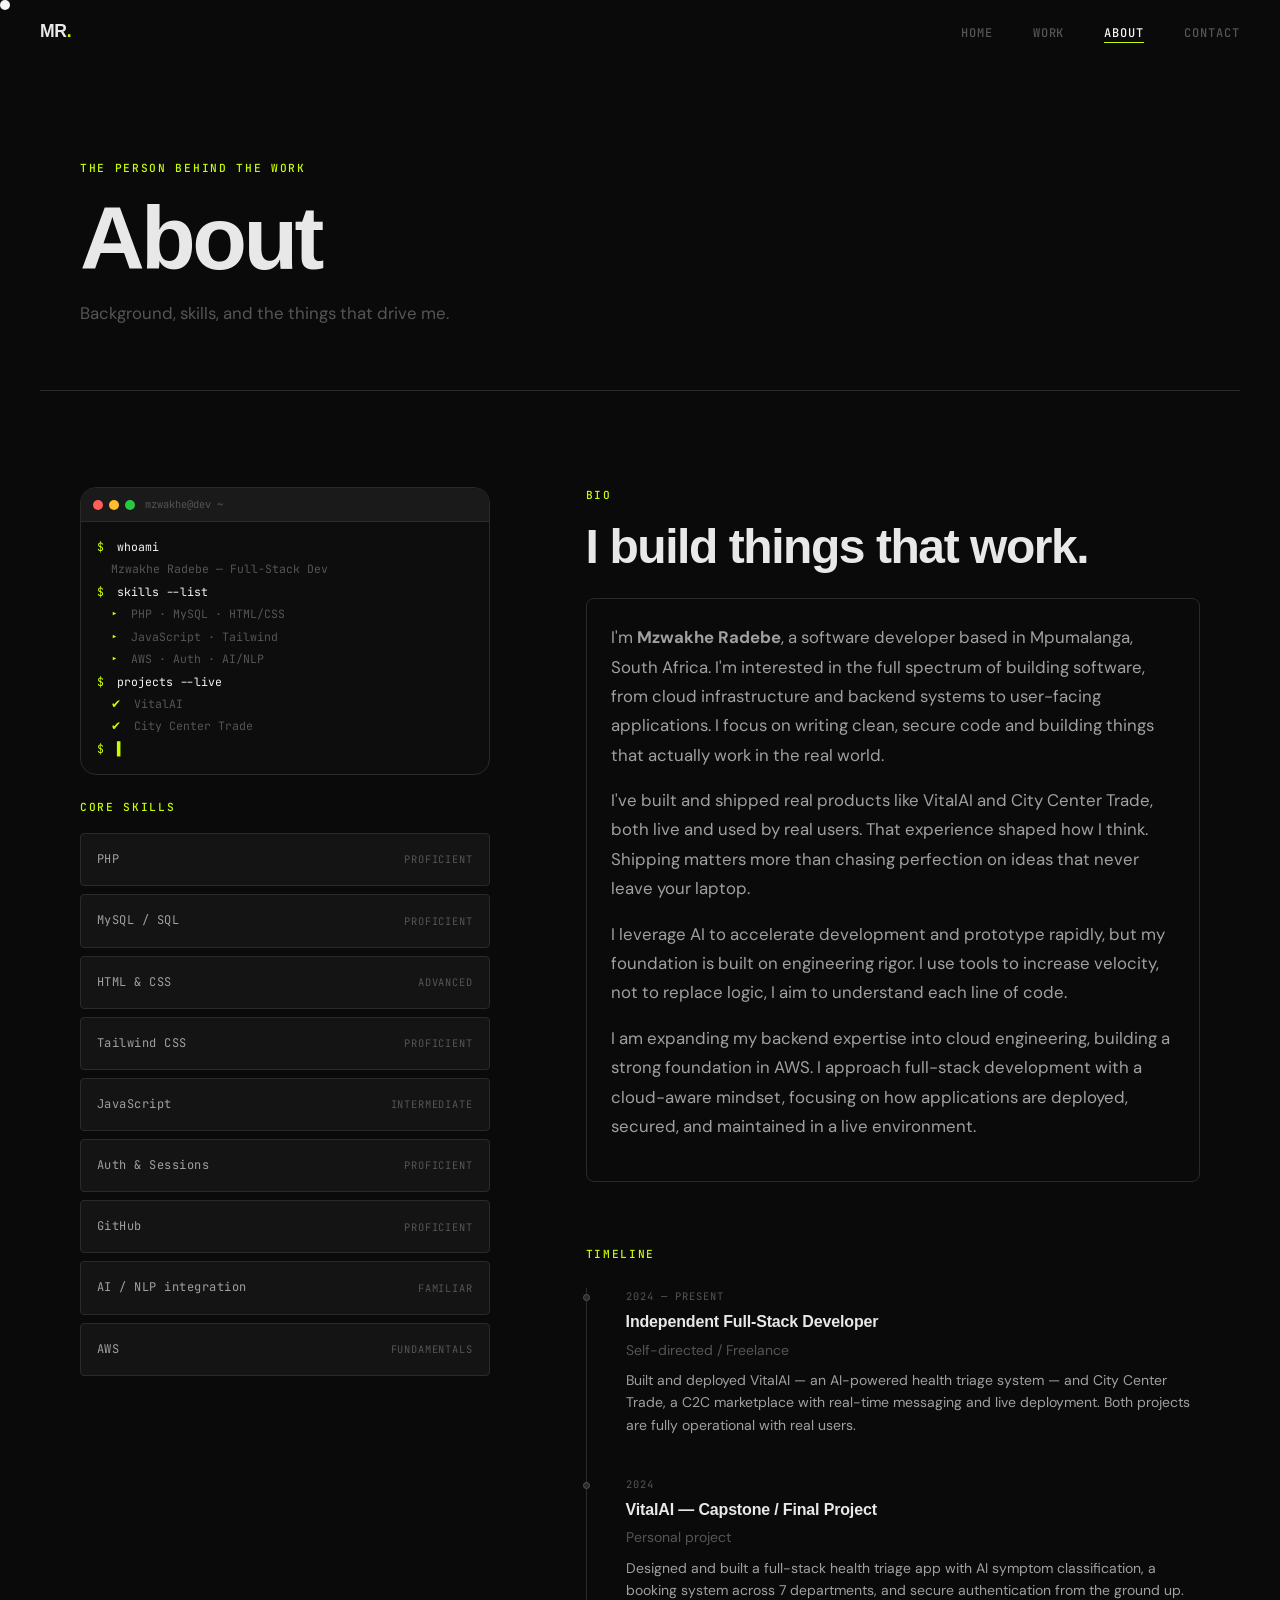
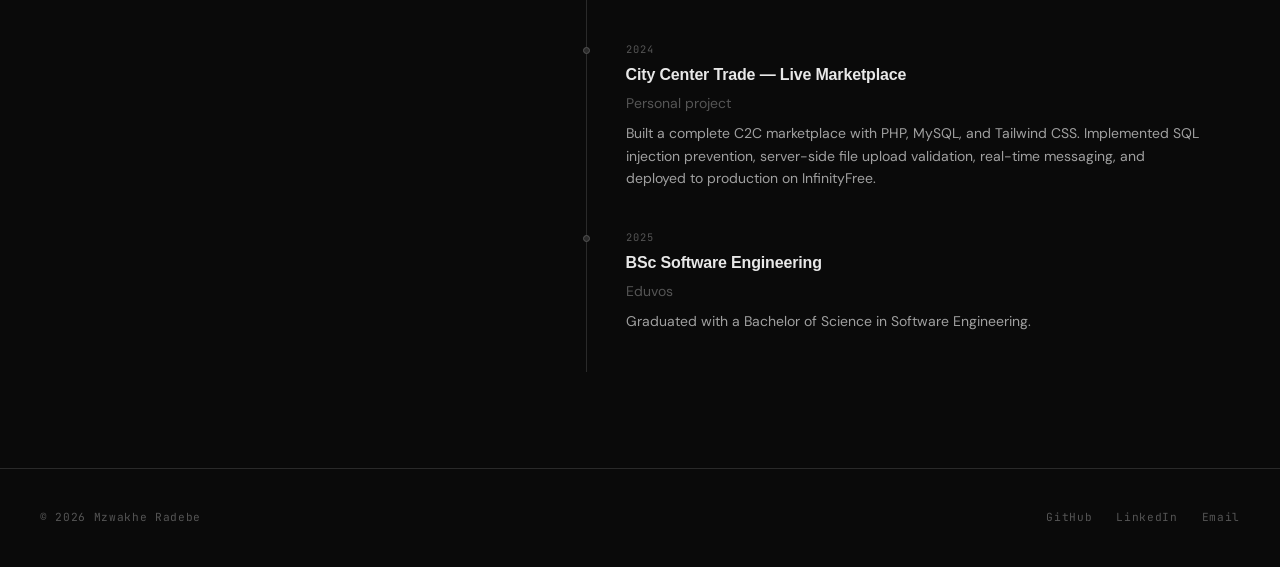
==== about.html @ 4c1c1d01 "Initial portfolio launch Full-stack developer portfolio with two live projects (VitalAI, City Center" ====
<!DOCTYPE html>
<html lang="en">

<head>
  <meta charset="UTF-8" />
  <meta name="viewport" content="width=device-width, initial-scale=1.0" />
  <meta name="description" content="About Mzwakhe Radebe — Full-Stack Developer based in Mpumalanga, South Africa." />
  <title>About — Mzwakhe Radebe</title>

  <link rel="preconnect" href="https://fonts.googleapis.com" />
  <link rel="preconnect" href="https://fonts.gstatic.com" crossorigin />

  <link rel="stylesheet" href="css/reset.css" />
  <link rel="stylesheet" href="css/variables.css" />
  <link rel="stylesheet" href="css/main.css" />
</head>

<body>

  <a class="skip-link" href="#main">Skip to content</a>

  <div class="cursor" aria-hidden="true"></div>
  <div class="cursor-ring" aria-hidden="true"></div>

  <header>
    <nav class="nav" aria-label="Main navigation">
      <a class="nav__logo" href="index.html">MR<span>.</span></a>

      <ul class="nav__links" role="list">
        <li><a class="nav__link" href="index.html">Home</a></li>
        <li><a class="nav__link" href="projects.html">Work</a></li>
        <li><a class="nav__link" href="about.html">About</a></li>
        <li><a class="nav__link" href="contact.html">Contact</a></li>
      </ul>

      <button class="nav__burger" aria-label="Open navigation menu" aria-expanded="false" aria-controls="nav-drawer">
        <span></span><span></span><span></span>
      </button>
    </nav>

    <div class="nav__drawer" id="nav-drawer" role="dialog" aria-label="Navigation menu">
      <ul role="list">
        <li><a class="nav__link" href="index.html">Home</a></li>
        <li><a class="nav__link" href="projects.html">Work</a></li>
        <li><a class="nav__link" href="about.html">About</a></li>
        <li><a class="nav__link" href="contact.html">Contact</a></li>
      </ul>
    </div>
  </header>

  <main id="main">

    <div class="page-hero">
      <p class="section__label reveal">The person behind the work</p>
      <h1 class="page-hero__title reveal">About</h1>
      <p class="page-hero__sub reveal">
        Background, skills, and the things that drive me.
      </p>
    </div>

    <section class="section" aria-label="About me">
      <div class="about-grid">

        <!-- Aside: avatar + skills -->
        <aside class="about-grid__aside">
          <div class="terminal reveal" aria-hidden="true">
            <div class="terminal__bar">
              <span class="terminal__dot terminal__dot--red"></span>
              <span class="terminal__dot terminal__dot--yellow"></span>
              <span class="terminal__dot terminal__dot--green"></span>
              <span class="terminal__title">mzwakhe@dev ~ </span>
            </div>
            <div class="terminal__body">
              <p class="terminal__line"><span class="t-prompt">$</span> <span class="t-cmd t-type"
                  data-text="whoami"></span></p>
              <p class="terminal__line t-out t-fade" style="--td:0.7s">Mzwakhe Radebe — Full-Stack Dev</p>
              <p class="terminal__line"><span class="t-prompt">$</span> <span class="t-cmd t-type"
                  data-text="skills --list" style="--td:1.2s"></span></p>
              <p class="terminal__line t-out t-fade" style="--td:2.2s"><span class="t-hl">▸</span> PHP · MySQL ·
                HTML/CSS</p>
              <p class="terminal__line t-out t-fade" style="--td:2.5s"><span class="t-hl">▸</span> JavaScript · Tailwind
              </p>
              <p class="terminal__line t-out t-fade" style="--td:2.8s"><span class="t-hl">▸</span> AWS · Auth · AI/NLP
              </p>
              <p class="terminal__line"><span class="t-prompt">$</span> <span class="t-cmd t-type"
                  data-text="projects --live" style="--td:3.4s"></span></p>
              <p class="terminal__line t-out t-fade" style="--td:4.4s"><span class="t-hl">✔</span> VitalAI</p>
              <p class="terminal__line t-out t-fade" style="--td:4.7s"><span class="t-hl">✔</span> City Center Trade</p>
              <p class="terminal__line t-cursor-line t-fade" style="--td:5.2s"><span class="t-prompt">$</span> <span
                  class="t-cursor">▌</span></p>
            </div>
          </div>

          <p class="section__label reveal" style="margin-bottom: var(--space-3);">Core skills</p>
          <ul class="skills-list reveal" aria-label="Skills list">
            <li class="skill-row">
              <span class="skill-row__name">PHP</span>
              <span class="skill-row__level">Proficient</span>
            </li>
            <li class="skill-row">
              <span class="skill-row__name">MySQL / SQL</span>
              <span class="skill-row__level">Proficient</span>
            </li>
            <li class="skill-row">
              <span class="skill-row__name">HTML & CSS</span>
              <span class="skill-row__level">Advanced</span>
            </li>
            <li class="skill-row">
              <span class="skill-row__name">Tailwind CSS</span>
              <span class="skill-row__level">Proficient</span>
            </li>
            <li class="skill-row">
              <span class="skill-row__name">JavaScript</span>
              <span class="skill-row__level">Intermediate</span>
            </li>
            <li class="skill-row">
              <span class="skill-row__name">Auth & Sessions</span>
              <span class="skill-row__level">Proficient</span>
            </li>
            <li class="skill-row">
              <span class="skill-row__name">GitHub</span>
              <span class="skill-row__level">Proficient</span>
            </li>
            <li class="skill-row">
              <span class="skill-row__name">AI / NLP integration</span>
              <span class="skill-row__level">Familiar</span>
            </li>
            <li class="skill-row">
              <span class="skill-row__name">AWS</span>
              <span class="skill-row__level">Fundamentals</span>
            </li>
          </ul>
        </aside>

        <!-- Main content: bio + timeline -->
        <div class="about-grid__main">

          <div class="reveal" style="margin-bottom: var(--space-6);">
            <p class="section__label">Bio</p>
            <h2 class="section__title" style="margin-bottom: var(--space-4);">
              I build things that work.
            </h2>
            <div class="section__body draw-border" style="max-width: none;">
              <p>
                I'm <strong>Mzwakhe Radebe</strong>, a software developer based in
                Mpumalanga, South Africa. I'm interested in the full spectrum of building
                software, from cloud infrastructure and backend systems to user-facing
                applications. I focus on writing clean, secure code and building things
                that actually work in the real world.
              </p>
              <p style="margin-top: var(--space-3);">
                I've built and shipped real products like VitalAI and City Center Trade,
                both live and used by real users. That experience shaped how I think.
                Shipping matters more than chasing perfection on ideas that never leave
                your laptop.
              </p>
              <p style="margin-top: var(--space-3);">
                I leverage AI to accelerate development and prototype rapidly,
                but my foundation is built on engineering rigor.
                I use tools to increase velocity,
                not to replace logic, I aim to understand each line of code.
              </p>
              <p style="margin-top: var(--space-3);">
                I am expanding my backend expertise into cloud engineering,
                building a strong foundation in AWS.
                I approach full-stack development with a cloud-aware mindset,
                focusing on how applications are deployed, secured, and maintained in a live environment.
              </p>
              <p style="margin-top: var(--space-3);">
                <!--empty <p> -->
              </p>
            </div>
          </div>

          <!-- Timeline -->
          <div class="reveal">
            <p class="section__label" style="margin-bottom: var(--space-4);">Timeline</p>

            <ol class="timeline" aria-label="Experience and education timeline">

              <li class="timeline__item">
                <p class="timeline__date">2024 — Present</p>
                <h3 class="timeline__title">Independent Full-Stack Developer</h3>
                <p class="timeline__org">Self-directed / Freelance</p>
                <p class="timeline__desc">
                  Built and deployed VitalAI — an AI-powered health triage system — and
                  City Center Trade, a C2C marketplace with real-time messaging and live
                  deployment. Both projects are fully operational with real users.
                </p>
              </li>

              <li class="timeline__item">
                <p class="timeline__date">2024</p>
                <h3 class="timeline__title">VitalAI — Capstone / Final Project</h3>
                <p class="timeline__org">Personal project</p>
                <p class="timeline__desc">
                  Designed and built a full-stack health triage app with AI symptom
                  classification, a booking system across 7 departments, and secure
                  authentication from the ground up.
                </p>
              </li>

              <li class="timeline__item">
                <p class="timeline__date">2024</p>
                <h3 class="timeline__title">City Center Trade — Live Marketplace</h3>
                <p class="timeline__org">Personal project</p>
                <p class="timeline__desc">
                  Built a complete C2C marketplace with PHP, MySQL, and Tailwind CSS.
                  Implemented SQL injection prevention, server-side file upload validation,
                  real-time messaging, and deployed to production on InfinityFree.
                </p>
              </li>

              <li class="timeline__item">
                <p class="timeline__date">2025</p>
                <h3 class="timeline__title">BSc Software Engineering</h3>
                <p class="timeline__org">Eduvos</p>
                <p class="timeline__desc">
                  Graduated with a Bachelor of Science in Software Engineering.
                </p>
              </li>

            </ol>
          </div>

        </div>
      </div>
    </section>

  </main>

  <footer class="footer">
    <p class="footer__copy">© <span id="year"></span> Mzwakhe Radebe</p>
    <nav class="footer__links" aria-label="Social links">
      <a class="footer__link" href="https://github.com/MzwakheRadebe" target="_blank"
        rel="noopener noreferrer">GitHub</a>
      <a class="footer__link" href="https://www.linkedin.com/in/mzwakhe-radebe-7254ba35a?trk=contact-info"
        target="_blank" rel="noopener noreferrer">LinkedIn</a>
      <a class="footer__link" href="contact.html">Email</a>
    </nav>
  </footer>

  <script>document.getElementById('year').textContent = new Date().getFullYear();</script>
  <script src="js/animations.js"></script>
  <script src="js/cursor.js"></script>
  <script src="js/main.js"></script>
</body>

</html>
---- css/variables.css ----
:root {
  /* Color palette */
  --color-bg:        #0a0a0a;
  --color-surface:   #141414;
  --color-border:    #2a2a2a;
  --color-muted:     #555555;
  --color-body:      #a0a0a0;
  --color-heading:   #e8e8e8;
  --color-white:     #f5f5f5;
  --color-accent:    #ffffff;
  --color-highlight: #c8ff00;

  /* Typography */
  --font-display: "Neue Haas Grotesk", "Helvetica Neue", Helvetica, Arial, sans-serif;
  --font-body: "DM Sans", system-ui, sans-serif;
  --font-mono: "JetBrains Mono", "Fira Code", monospace;

  /* Spacing scale */
  --space-1:  4px;
  --space-2:  8px;
  --space-3:  16px;
  --space-4:  24px;
  --space-5:  40px;
  --space-6:  64px;
  --space-7:  96px;
  --space-8:  128px;

  /* Transitions */
  --transition-fast:   150ms ease;
  --transition-base:   250ms ease;
  --transition-slow:   400ms ease;
  --transition-reveal: 600ms cubic-bezier(0.16, 1, 0.3, 1);

  /* Radii */
  --radius-sm:  4px;
  --radius-md:  8px;
  --radius-lg:  16px;

  /* Shadows */
  --shadow-sm: 0 1px 3px rgba(0,0,0,0.4);
  --shadow-md: 0 4px 16px rgba(0,0,0,0.5);
  --shadow-lg: 0 8px 40px rgba(0,0,0,0.6);

  /* Nav height */
  --nav-height: 64px;
}
---- css/main.css ----
@import url('https://fonts.googleapis.com/css2?family=DM+Sans:ital,opsz,wght@0,9..40,300;0,9..40,400;0,9..40,500;0,9..40,600;1,9..40,400&family=JetBrains+Mono:wght@400;500&display=swap');

/* ─── Base ─────────────────────────────────────────────── */

body {
  background-color: var(--color-bg);
  color: var(--color-body);
  font-family: var(--font-body);
  font-size: 1rem;
  line-height: 1.6;
  cursor: none;
}

@media (hover: none) {
  body { cursor: auto; }
}

/* ─── Skip link ─────────────────────────────────────────── */

.skip-link {
  position: fixed;
  top: var(--space-3);
  left: var(--space-3);
  z-index: 9999;
  padding: var(--space-2) var(--space-3);
  background: var(--color-highlight);
  color: #000;
  font-family: var(--font-mono);
  font-size: 0.75rem;
  font-weight: 500;
  border-radius: var(--radius-sm);
  transform: translateY(-200%);
  transition: transform var(--transition-fast);
}

.skip-link:focus {
  transform: translateY(0);
}

/* ─── Custom cursor ──────────────────────────────────────── */

.cursor {
  position: fixed;
  top: 0; left: 0;
  width: 10px; height: 10px;
  background: var(--color-accent);
  border-radius: 50%;
  pointer-events: none;
  z-index: 9998;
  will-change: transform;
  transition: opacity var(--transition-fast), width 150ms ease, height 150ms ease;
  mix-blend-mode: difference;
}

.cursor-ring {
  position: fixed;
  top: 0; left: 0;
  width: 36px; height: 36px;
  border: 1px solid rgba(255,255,255,0.4);
  border-radius: 50%;
  pointer-events: none;
  z-index: 9997;
  will-change: transform;
  transition: opacity var(--transition-fast), width 200ms ease, height 200ms ease;
}

.cursor.is-hovering {
  width: 20px; height: 20px;
  background: var(--color-highlight);
}
.cursor-ring.is-hovering { width: 56px; height: 56px; opacity: 0.5; }

/* ─── Navigation ─────────────────────────────────────────── */

.nav {
  position: fixed;
  top: 0; left: 0; right: 0;
  z-index: 100;
  height: var(--nav-height);
  display: flex;
  align-items: center;
  padding: 0 var(--space-5);
  border-bottom: 1px solid transparent;
  transition: background var(--transition-base), border-color var(--transition-base), backdrop-filter var(--transition-base);
}

.nav.scrolled {
  background: rgba(10,10,10,0.75);
  backdrop-filter: blur(12px);
  -webkit-backdrop-filter: blur(12px);
  border-color: var(--color-border);
}

.nav__logo {
  font-family: var(--font-display);
  font-size: 1.1rem;
  font-weight: 600;
  color: var(--color-heading);
  letter-spacing: -0.02em;
  margin-right: auto;
}

.nav__logo span {
  color: var(--color-highlight);
}

.nav__links {
  display: flex;
  gap: var(--space-5);
  align-items: center;
}

.nav__link {
  font-family: var(--font-mono);
  font-size: 0.75rem;
  font-weight: 500;
  color: var(--color-muted);
  letter-spacing: 0.08em;
  text-transform: uppercase;
  position: relative;
  transition: color var(--transition-fast);
}

.nav__link::after {
  content: '';
  position: absolute;
  bottom: -2px; left: 0;
  width: 0; height: 1px;
  background: var(--color-highlight);
  transition: width var(--transition-base);
}

.nav__link:hover,
.nav__link[aria-current="page"] {
  color: var(--color-white);
}

.nav__link:hover::after,
.nav__link[aria-current="page"]::after {
  width: 100%;
}

/* Hamburger */
.nav__burger {
  display: none;
  flex-direction: column;
  gap: 5px;
  padding: var(--space-2);
  margin-left: var(--space-3);
}

.nav__burger span {
  display: block;
  width: 22px; height: 1.5px;
  background: var(--color-body);
  transition: transform var(--transition-base), opacity var(--transition-base);
}

.nav__burger[aria-expanded="true"] span:nth-child(1) { transform: translateY(6.5px) rotate(45deg); }
.nav__burger[aria-expanded="true"] span:nth-child(2) { opacity: 0; }
.nav__burger[aria-expanded="true"] span:nth-child(3) { transform: translateY(-6.5px) rotate(-45deg); }

/* Mobile nav drawer */
.nav__drawer {
  position: fixed;
  inset: var(--nav-height) 0 0 0;
  background: var(--color-bg);
  display: flex;
  flex-direction: column;
  align-items: center;
  justify-content: center;
  gap: var(--space-5);
  z-index: 99;
  transform: translateX(100%);
  transition: transform var(--transition-slow);
}

.nav__drawer.is-open {
  transform: translateX(0);
}

.nav__drawer .nav__link {
  font-size: 1rem;
  letter-spacing: 0.12em;
}

@media (max-width: 640px) {
  .nav { padding: 0 var(--space-4); }
  .nav__links { display: none; }
  .nav__burger { display: flex; }
}

/* ─── Reveal animation base ──────────────────────────────── */

.reveal {
  opacity: 0;
  transform: translateY(24px);
  transition: opacity var(--transition-reveal), transform var(--transition-reveal);
}

.reveal.is-visible {
  opacity: 1;
  transform: translateY(0);
}

@media (prefers-reduced-motion: reduce) {
  .reveal {
    opacity: 1;
    transform: none;
    transition: none;
  }
}

/* ─── Hero ───────────────────────────────────────────────── */

.hero {
  position: relative;
  min-height: 100svh;
  display: flex;
  flex-direction: column;
  justify-content: flex-end;
  padding: 0 var(--space-5) var(--space-6);
  overflow: hidden;
}

/* Noise grain overlay */
.hero::before {
  content: '';
  position: absolute;
  inset: 0;
  background-image: url("data:image/svg+xml,%3Csvg viewBox='0 0 256 256' xmlns='http://www.w3.org/2000/svg'%3E%3Cfilter id='noise'%3E%3CfeTurbulence type='fractalNoise' baseFrequency='0.9' numOctaves='4' stitchTiles='stitch'/%3E%3C/filter%3E%3Crect width='100%25' height='100%25' filter='url(%23noise)' opacity='0.04'/%3E%3C/svg%3E");
  pointer-events: none;
  opacity: 0.4;
  z-index: 0;
}

/* Gradient mesh */
.hero__gradient {
  position: absolute;
  inset: 0;
  background:
    radial-gradient(ellipse 60% 50% at 80% 20%, rgba(200,255,0,0.04) 0%, transparent 60%),
    radial-gradient(ellipse 50% 60% at 10% 80%, rgba(255,255,255,0.025) 0%, transparent 60%);
  z-index: 0;
  animation: gradientShift 12s ease-in-out infinite alternate;
}

@keyframes gradientShift {
  from { opacity: 0.6; }
  to   { opacity: 1; }
}

@media (prefers-reduced-motion: reduce) {
  .hero__gradient { animation: none; }
}

.hero__content {
  position: relative;
  z-index: 1;
  max-width: 52%;
}

.hero__label {
  font-family: var(--font-mono);
  font-size: 0.7rem;
  font-weight: 500;
  color: var(--color-highlight);
  letter-spacing: 0.15em;
  text-transform: uppercase;
  margin-bottom: var(--space-3);
}

.hero__name {
  font-family: var(--font-display);
  font-size: clamp(3rem, 10vw, 9rem);
  font-weight: 600;
  line-height: 0.95;
  letter-spacing: -0.04em;
  color: var(--color-heading);
  margin-bottom: var(--space-4);
}

.hero__role {
  font-size: clamp(1rem, 2.5vw, 1.4rem);
  color: var(--color-muted);
  max-width: 500px;
  line-height: 1.4;
  margin-bottom: var(--space-6);
}

.hero__cta {
  display: inline-flex;
  align-items: center;
  gap: var(--space-2);
  padding: var(--space-3) var(--space-4);
  border: 1px solid var(--color-border);
  border-radius: var(--radius-sm);
  font-family: var(--font-mono);
  font-size: 0.75rem;
  font-weight: 500;
  color: var(--color-body);
  letter-spacing: 0.08em;
  text-transform: uppercase;
  transition: border-color var(--transition-base), color var(--transition-base), background var(--transition-base);
}

.hero__cta:hover {
  border-color: var(--color-highlight);
  color: var(--color-heading);
  background: rgba(200,255,0,0.04);
}

.hero__cta svg {
  width: 14px; height: 14px;
  transition: transform var(--transition-base);
}

.hero__cta:hover svg { transform: translateX(3px); }

/* ── Hero illustration ───────────────────────────────────── */
.hero__illustration {
  position: absolute;
  right: var(--space-5);
  top: 50%;
  transform: translateY(-50%);
  width: min(480px, 46vw);
  z-index: 1;
  pointer-events: none;
  filter: drop-shadow(0 0 40px rgba(200,255,0,0.07));
  animation: illustrationFadeIn 1s cubic-bezier(0.16,1,0.3,1) 0.5s both;
}

@keyframes illustrationFadeIn {
  from { opacity: 0; transform: translateY(calc(-50% + 18px)); }
  to   { opacity: 1; transform: translateY(-50%); }
}

@media (prefers-reduced-motion: reduce) {
  .hero__illustration { animation: none; opacity: 1; }
}

@media (max-width: 1024px) {
  .hero__illustration { width: min(380px, 42vw); }
}

@media (max-width: 768px) {
  .hero__illustration { display: none; }
  .hero__content { max-width: none; }
}
}

.hero__scroll {
  position: absolute;
  bottom: var(--space-6);
  right: var(--space-5);
  z-index: 1;
  display: flex;
  flex-direction: column;
  align-items: center;
  gap: var(--space-2);
  font-family: var(--font-mono);
  font-size: 0.65rem;
  letter-spacing: 0.12em;
  color: var(--color-muted);
  text-transform: uppercase;
  writing-mode: vertical-rl;
}

.hero__scroll-line {
  width: 1px;
  height: 48px;
  background: linear-gradient(to bottom, var(--color-muted), transparent);
  animation: scrollPulse 2s ease-in-out infinite;
}

@keyframes scrollPulse {
  0%, 100% { opacity: 0.4; transform: scaleY(1); }
  50%       { opacity: 1;   transform: scaleY(1.2); transform-origin: top; }
}

@media (prefers-reduced-motion: reduce) {
  .hero__scroll-line { animation: none; }
}

@media (max-width: 640px) {
  .hero { padding: 0 var(--space-4) var(--space-5); }
  .hero__scroll { display: none; }
}

/* ─── Section base ───────────────────────────────────────── */

.section {
  padding: var(--space-7) var(--space-5);
  max-width: 1200px;
  margin: 0 auto;
}

.section--full {
  max-width: none;
  padding-left: var(--space-5);
  padding-right: var(--space-5);
}

.section__label {
  font-family: var(--font-mono);
  font-size: 0.7rem;
  font-weight: 500;
  color: var(--color-highlight);
  letter-spacing: 0.15em;
  text-transform: uppercase;
  margin-bottom: var(--space-3);
}

.section__title {
  font-family: var(--font-display);
  font-size: clamp(1.75rem, 4vw, 3rem);
  font-weight: 600;
  color: var(--color-heading);
  letter-spacing: -0.03em;
  line-height: 1.1;
  margin-bottom: var(--space-4);
}

.section__body {
  font-size: 1.05rem;
  line-height: 1.75;
  max-width: 620px;
  color: var(--color-body);
}

@media (max-width: 640px) {
  .section { padding: var(--space-6) var(--space-4); }
}

/* ─── Intro section ──────────────────────────────────────── */

.intro {
  border-top: 1px solid var(--color-border);
  border-bottom: 1px solid var(--color-border);
}

.intro__grid {
  display: grid;
  grid-template-columns: 1fr 1fr;
  gap: var(--space-6);
  align-items: center;
}

.intro__text p + p {
  margin-top: var(--space-3);
}

.intro__text strong {
  color: var(--color-white);
  font-weight: 500;
}

.intro__stat-grid {
  display: grid;
  grid-template-columns: 1fr 1fr;
  gap: var(--space-4);
}

.stat {
  padding: var(--space-4);
  border: 1.5px solid #2a2a2a;   /* permanent visible border */
  border-radius: var(--radius-md);
  background: var(--color-surface);
  position: relative;
  isolation: isolate;
  transition: border-color 0.3s ease, transform var(--transition-base), box-shadow var(--transition-base);
}

/* Top-right gradient border — draws first (0 → 0.5s) */
.stat::before {
  content: '';
  position: absolute;
  inset: 0;
  border-radius: inherit;
  padding: 2px;
  background: linear-gradient(
    135deg,
    #c8ff00 0%,
    rgba(200,255,0,0.5) 25%,
    rgba(255,255,255,0.6) 50%,
    rgba(200,255,0,0.5) 75%,
    #c8ff00 100%
  );
  -webkit-mask:
    linear-gradient(#fff 0 0) content-box,
    linear-gradient(#fff 0 0);
  -webkit-mask-composite: xor;
  mask-composite: exclude;
  clip-path: inset(0 100% 100% 0);
  transition: clip-path 0.5s ease;
  pointer-events: none;
}

/* Bottom-left gradient border — draws second (0.5s → 1s) */
.stat::after {
  content: '';
  position: absolute;
  inset: 0;
  border-radius: inherit;
  padding: 2px;
  background: linear-gradient(
    135deg,
    #c8ff00 0%,
    rgba(200,255,0,0.5) 25%,
    rgba(255,255,255,0.6) 50%,
    rgba(200,255,0,0.5) 75%,
    #c8ff00 100%
  );
  -webkit-mask:
    linear-gradient(#fff 0 0) content-box,
    linear-gradient(#fff 0 0);
  -webkit-mask-composite: xor;
  mask-composite: exclude;
  clip-path: inset(100% 0 0 100%);
  transition: clip-path 0.5s ease 0.5s;
  pointer-events: none;
}

.stat:hover {
  border-color: transparent;
  transform: scale(1.03);
  box-shadow: 0 0 30px rgba(200,255,0,0.1), 0 8px 24px rgba(0,0,0,0.3);
}

.stat:hover::before {
  clip-path: inset(0 0% 0% 0);
}

.stat:hover::after {
  clip-path: inset(0% 0 0 0%);
}

@media (prefers-reduced-motion: reduce) {
  .stat::before, .stat::after { display: none; }
}

.stat__number,
.stat__label {
  position: relative;
  z-index: 1;
}

.stat__number {
  font-family: var(--font-display);
  font-size: 2.5rem;
  font-weight: 600;
  color: var(--color-heading);
  letter-spacing: -0.04em;
  line-height: 1;
  margin-bottom: var(--space-1);
}

.stat__number span {
  color: var(--color-highlight);
}

.stat__label {
  font-family: var(--font-mono);
  font-size: 0.65rem;
  color: var(--color-muted);
  letter-spacing: 0.1em;
  text-transform: uppercase;
}

@media (max-width: 768px) {
  .intro__grid { grid-template-columns: 1fr; gap: var(--space-5); }
}

/* ─── Projects section ───────────────────────────────────── */

.projects__header {
  display: flex;
  align-items: flex-end;
  justify-content: space-between;
  margin-bottom: var(--space-6);
  flex-wrap: wrap;
  gap: var(--space-3);
}

.projects__link {
  font-family: var(--font-mono);
  font-size: 0.7rem;
  color: var(--color-muted);
  letter-spacing: 0.08em;
  text-transform: uppercase;
  border-bottom: 1px solid var(--color-border);
  padding-bottom: 2px;
  transition: color var(--transition-fast), border-color var(--transition-fast);
}

.projects__link:hover {
  color: var(--color-highlight);
  border-color: var(--color-highlight);
}

.projects__grid {
  display: grid;
  grid-template-columns: repeat(2, 1fr);
  gap: var(--space-5);
}

/* Project card */
.card {
  position: relative;
  background: var(--color-surface);
  border: 1px solid var(--color-border);
  border-radius: var(--radius-lg);
  overflow: hidden;
  transform-origin: top left;
  transition: border-color var(--transition-base),
              box-shadow var(--transition-base),
              transform 0.4s cubic-bezier(0.16, 1, 0.3, 1);
}

.card:hover {
  border-color: var(--color-muted);
  box-shadow: var(--shadow-lg);
  transform: scale(1.06);
  z-index: 10;
}

.card__body {
  padding: var(--space-4);
}

.card__thumb {
  height: 180px;
  width: 100%;
  background: var(--color-bg);
  position: relative;
  overflow: hidden;
}

.card__thumb-inner {
  position: absolute;
  inset: 0;
  display: flex;
  align-items: center;
  justify-content: center;
}

/* Grid pattern fallback when no image is present */
.card__thumb-inner:not(:has(img))::before {
  content: '';
  position: absolute;
  inset: 0;
  background-image:
    linear-gradient(var(--color-border) 1px, transparent 1px),
    linear-gradient(90deg, var(--color-border) 1px, transparent 1px);
  background-size: 24px 24px;
  opacity: 0.4;
}

/* Real project screenshot images */
.card__thumb-inner img {
  position: absolute;
  inset: 0;
  width: 100%;
  height: 100%;
  object-fit: cover;
  object-position: top center;
  transition: transform var(--transition-slow), filter var(--transition-slow);
  filter: brightness(0.85) grayscale(0.15);
}

.card:hover .card__thumb-inner img {
  filter: brightness(0.95) grayscale(0);
}

/* Dim overlay on thumb so text stays readable if added */
.card__thumb-inner::after {
  content: '';
  position: absolute;
  inset: 0;
  background: linear-gradient(to bottom, transparent 50%, rgba(0,0,0,0.3) 100%);
  pointer-events: none;
  z-index: 1;
}

.card__thumb-label {
  font-family: var(--font-display);
  font-size: 2.5rem;
  font-weight: 600;
  color: var(--color-surface);
  letter-spacing: -0.04em;
  position: relative;
  z-index: 2;
}

.card__number {
  font-family: var(--font-mono);
  font-size: 0.65rem;
  color: var(--color-muted);
  letter-spacing: 0.1em;
  margin-bottom: var(--space-2);
}

.card__title {
  font-family: var(--font-display);
  font-size: 1.15rem;
  font-weight: 600;
  color: var(--color-heading);
  letter-spacing: -0.02em;
  margin-bottom: var(--space-2);
}

.card__desc {
  font-size: 0.875rem;
  color: var(--color-body);
  line-height: 1.6;
  margin-bottom: var(--space-3);
}

.card__tags {
  display: flex;
  flex-wrap: wrap;
  gap: var(--space-1);
}

.tag {
  font-family: var(--font-mono);
  font-size: 0.65rem;
  color: var(--color-muted);
  letter-spacing: 0.08em;
  padding: 3px 8px;
  border: 1px solid var(--color-border);
  border-radius: var(--radius-sm);
  transition: color var(--transition-fast), border-color var(--transition-fast);
}

.card:hover .tag {
  color: var(--color-body);
  border-color: var(--color-muted);
}

.card__arrow {
  position: absolute;
  top: var(--space-4);
  right: var(--space-4);
  width: 32px; height: 32px;
  border: 1px solid var(--color-border);
  border-radius: 50%;
  display: flex;
  align-items: center;
  justify-content: center;
  color: var(--color-muted);
  transition: background var(--transition-base), border-color var(--transition-base), color var(--transition-base), transform var(--transition-base);
}

.card:hover .card__arrow {
  background: var(--color-highlight);
  border-color: var(--color-highlight);
  color: #000;
  transform: rotate(45deg);
}

@media (max-width: 768px) {
  .projects__grid { grid-template-columns: 1fr; gap: var(--space-4); }
}

/* ─── Marquee ────────────────────────────────────────────── */

.marquee-section {
  padding: var(--space-5) 0;
  border-top: 1px solid var(--color-border);
  border-bottom: 1px solid var(--color-border);
  overflow: hidden;
}

.marquee-track {
  display: flex;
  gap: var(--space-5);
  width: max-content;
  animation: marqueeScroll 28s linear infinite;
}

.marquee-track:hover { animation-play-state: paused; }

@keyframes marqueeScroll {
  from { transform: translateX(0); }
  to   { transform: translateX(-50%); }
}

@media (prefers-reduced-motion: reduce) {
  .marquee-track { animation: none; }
}

.marquee-item {
  font-family: var(--font-mono);
  font-size: 0.75rem;
  color: var(--color-muted);
  letter-spacing: 0.1em;
  text-transform: uppercase;
  white-space: nowrap;
  display: flex;
  align-items: center;
  gap: var(--space-5);
}

.marquee-item::after {
  content: '·';
  color: var(--color-highlight);
}

/* ─── Footer ─────────────────────────────────────────────── */

.footer {
  border-top: 1px solid var(--color-border);
  padding: var(--space-5) var(--space-5);
  display: flex;
  align-items: center;
  justify-content: space-between;
  flex-wrap: wrap;
  gap: var(--space-3);
}

.footer__copy {
  font-family: var(--font-mono);
  font-size: 0.7rem;
  color: var(--color-muted);
  letter-spacing: 0.06em;
}

.footer__links {
  display: flex;
  gap: var(--space-4);
}

.footer__link {
  font-family: var(--font-mono);
  font-size: 0.7rem;
  color: var(--color-muted);
  letter-spacing: 0.06em;
  transition: color var(--transition-fast);
}

.footer__link:hover { color: var(--color-white); }

@media (max-width: 640px) {
  .footer { padding: var(--space-4); flex-direction: column; align-items: flex-start; }
}

/* ─── Divider line ───────────────────────────────────────── */
.divider {
  height: 1px;
  background: var(--color-border);
  margin: 0 var(--space-5);
}

/* ─── Page hero (inner pages) ────────────────────────────── */

.page-hero {
  padding-top: calc(var(--nav-height) + var(--space-7));
  padding-bottom: var(--space-6);
  padding-left: var(--space-5);
  padding-right: var(--space-5);
  max-width: 1200px;
  margin: 0 auto;
  border-bottom: 1px solid var(--color-border);
}

.page-hero__title {
  font-family: var(--font-display);
  font-size: clamp(2.5rem, 7vw, 6rem);
  font-weight: 600;
  color: var(--color-heading);
  letter-spacing: -0.04em;
  line-height: 1;
  margin-bottom: var(--space-3);
}

.page-hero__sub {
  font-size: 1.05rem;
  color: var(--color-muted);
  max-width: 500px;
}

@media (max-width: 640px) {
  .page-hero { padding-left: var(--space-4); padding-right: var(--space-4); }
}

/* ─── About page ─────────────────────────────────────────── */

.about-grid {
  display: grid;
  grid-template-columns: 1fr 1.5fr;
  gap: var(--space-7);
  align-items: start;
}

.about-grid__aside {
  position: sticky;
  top: calc(var(--nav-height) + var(--space-4));
}

/* ── Terminal block (about page) ─────────────────────────── */
.terminal {
  background: #0d0d0d;
  border: 1px solid var(--color-border);
  border-radius: var(--radius-lg);
  overflow: hidden;
  margin-bottom: var(--space-4);
  font-family: var(--font-mono);
  font-size: 0.72rem;
}

.terminal__bar {
  display: flex;
  align-items: center;
  gap: 6px;
  padding: 8px 12px;
  background: #1a1a1a;
  border-bottom: 1px solid var(--color-border);
}

.terminal__dot {
  width: 10px;
  height: 10px;
  border-radius: 50%;
}
.terminal__dot--red    { background: #ff5f57; }
.terminal__dot--yellow { background: #febc2e; }
.terminal__dot--green  { background: #28c840; }

.terminal__title {
  margin-left: 4px;
  color: var(--color-muted);
  font-size: 0.65rem;
}

.terminal__body {
  padding: var(--space-3) var(--space-3);
  display: flex;
  flex-direction: column;
  gap: 4px;
  min-height: 200px;
}

.terminal__line {
  line-height: 1.6;
  color: var(--color-muted);
  white-space: nowrap;
}

.t-prompt { color: var(--color-highlight); margin-right: 6px; }
.t-cmd    { color: var(--color-white); }
.t-out    { padding-left: 14px; }
.t-hl     { color: var(--color-highlight); margin-right: 6px; }

/* Typing animation */
.t-type {
  display: inline-block;
  overflow: hidden;
  white-space: nowrap;
  width: 0;
  vertical-align: bottom;
  animation: termType 0.6s steps(20, end) forwards;
  animation-delay: var(--td, 0s);
}
.t-type::after { content: attr(data-text); }

@keyframes termType {
  from { width: 0; }
  to   { width: calc(1ch * var(--char-count, 20)); }
}

/* Fade-in for output lines */
.t-fade {
  opacity: 0;
  animation: termFade 0.3s ease forwards;
  animation-delay: var(--td, 0s);
}
@keyframes termFade {
  to { opacity: 1; }
}

/* Blinking cursor */
.t-cursor {
  color: var(--color-highlight);
  animation: termBlink 1s step-end infinite;
}
@keyframes termBlink {
  0%, 100% { opacity: 1; }
  50%       { opacity: 0; }
}

.skills-list {
  display: flex;
  flex-direction: column;
  gap: var(--space-2);
}

.skill-row {
  display: flex;
  align-items: center;
  justify-content: space-between;
  padding: var(--space-3) var(--space-3);
  border: 1px solid var(--color-border);
  border-radius: var(--radius-sm);
  background: var(--color-surface);
  transition: border-color var(--transition-base);
}

.skill-row:hover { border-color: var(--color-muted); }

.skill-row__name {
  font-family: var(--font-mono);
  font-size: 0.75rem;
  color: var(--color-body);
  letter-spacing: 0.04em;
}

.skill-row__level {
  font-family: var(--font-mono);
  font-size: 0.65rem;
  color: var(--color-muted);
  letter-spacing: 0.08em;
  text-transform: uppercase;
}

.timeline {
  display: flex;
  flex-direction: column;
  gap: 0;
  position: relative;
}

.timeline::before {
  content: '';
  position: absolute;
  top: 0; bottom: 0;
  left: 0;
  width: 1px;
  background: var(--color-border);
}

.timeline__item {
  padding: 0 0 var(--space-5) var(--space-5);
  position: relative;
}

.timeline__item::before {
  content: '';
  position: absolute;
  left: -3px; top: 6px;
  width: 7px; height: 7px;
  border-radius: 50%;
  background: var(--color-border);
  border: 1px solid var(--color-muted);
  transition: background var(--transition-base);
}

.timeline__item:hover::before { background: var(--color-highlight); border-color: var(--color-highlight); }

.timeline__date {
  font-family: var(--font-mono);
  font-size: 0.65rem;
  color: var(--color-muted);
  letter-spacing: 0.1em;
  text-transform: uppercase;
  margin-bottom: var(--space-1);
}

.timeline__title {
  font-family: var(--font-display);
  font-size: 1rem;
  font-weight: 600;
  color: var(--color-heading);
  letter-spacing: -0.01em;
  margin-bottom: var(--space-1);
}

.timeline__org {
  font-size: 0.875rem;
  color: var(--color-muted);
  margin-bottom: var(--space-2);
}

.timeline__desc {
  font-size: 0.875rem;
  color: var(--color-body);
  line-height: 1.6;
}

@media (max-width: 900px) {
  .about-grid { grid-template-columns: 1fr; }
  .about-grid__aside { position: static; }
}

/* ─── Project card extras (links + video) ───────────────── */

.card__links {
  display: flex;
  gap: var(--space-2);
  padding: 0 var(--space-4) var(--space-4);
  flex-wrap: wrap;
}

.card__btn {
  display: inline-flex;
  align-items: center;
  gap: var(--space-1);
  padding: var(--space-2) var(--space-3);
  border: 1px solid var(--color-border);
  border-radius: var(--radius-sm);
  font-family: var(--font-mono);
  font-size: 0.65rem;
  font-weight: 500;
  color: var(--color-muted);
  letter-spacing: 0.08em;
  text-transform: uppercase;
  transition: color var(--transition-fast), border-color var(--transition-fast), background var(--transition-fast);
}

.card__btn:hover {
  color: var(--color-heading);
  border-color: var(--color-muted);
}

.card__btn--primary:hover {
  color: #000;
  background: var(--color-highlight);
  border-color: var(--color-highlight);
}

.card__btn svg {
  width: 11px; height: 11px;
  flex-shrink: 0;
}

/* Video walkthrough section */
.card__video {
  margin: 0 var(--space-4) var(--space-4);
  border: 1px solid var(--color-border);
  border-radius: var(--radius-md);
  overflow: hidden;
  background: var(--color-bg);
}

.card__video-label {
  display: flex;
  align-items: center;
  gap: var(--space-2);
  padding: var(--space-3) var(--space-3);
  font-family: var(--font-mono);
  font-size: 0.65rem;
  color: var(--color-muted);
  letter-spacing: 0.1em;
  text-transform: uppercase;
  border-bottom: 1px solid var(--color-border);
}

.card__video-label svg {
  width: 12px; height: 12px;
  color: var(--color-highlight);
  flex-shrink: 0;
}

.card__video-placeholder {
  aspect-ratio: 16/9;
  display: flex;
  flex-direction: column;
  align-items: center;
  justify-content: center;
  gap: var(--space-2);
  background: repeating-linear-gradient(
    -45deg,
    transparent,
    transparent 4px,
    rgba(255,255,255,0.015) 4px,
    rgba(255,255,255,0.015) 8px
  );
}

.card__video-placeholder p {
  font-family: var(--font-mono);
  font-size: 0.65rem;
  color: var(--color-muted);
  letter-spacing: 0.1em;
  text-transform: uppercase;
}

.card__video-icon {
  width: 36px; height: 36px;
  border: 1px solid var(--color-border);
  border-radius: 50%;
  display: flex;
  align-items: center;
  justify-content: center;
  color: var(--color-muted);
}

.card__video-icon svg {
  width: 14px; height: 14px;
}

/* ─── Projects page ──────────────────────────────────────── */

.projects-filter {
  display: flex;
  gap: var(--space-2);
  flex-wrap: wrap;
  margin-bottom: var(--space-5);
}

.filter-btn {
  font-family: var(--font-mono);
  font-size: 0.7rem;
  color: var(--color-muted);
  letter-spacing: 0.08em;
  text-transform: uppercase;
  padding: var(--space-2) var(--space-3);
  border: 1px solid var(--color-border);
  border-radius: var(--radius-sm);
  transition: color var(--transition-fast), border-color var(--transition-fast), background var(--transition-fast);
}

.filter-btn:hover,
.filter-btn.is-active {
  color: var(--color-heading);
  border-color: var(--color-muted);
  background: var(--color-surface);
}

.filter-btn.is-active {
  color: #000;
  background: var(--color-highlight);
  border-color: var(--color-highlight);
}

/* ─── Video block ────────────────────────────────────────── */

.video-block {
  margin: 0 var(--space-4) var(--space-4);
  border: 1px solid var(--color-border);
  border-radius: var(--radius-md);
  overflow: hidden;
  background: #000;
}

.video-block__header {
  display: flex;
  align-items: center;
  justify-content: space-between;
  padding: var(--space-2) var(--space-3);
  border-bottom: 1px solid var(--color-border);
  background: var(--color-surface);
  gap: var(--space-3);
}

.video-block__label {
  display: flex;
  align-items: center;
  gap: 6px;
  font-family: var(--font-mono);
  font-size: 0.65rem;
  color: var(--color-highlight);
  letter-spacing: 0.1em;
  text-transform: uppercase;
  flex-shrink: 0;
}

.video-tabs {
  display: flex;
  gap: 4px;
}

.video-tab {
  font-family: var(--font-mono);
  font-size: 0.65rem;
  font-weight: 500;
  letter-spacing: 0.07em;
  text-transform: uppercase;
  color: var(--color-muted);
  padding: 4px 10px;
  border: 1px solid var(--color-border);
  border-radius: var(--radius-sm);
  background: transparent;
  cursor: pointer;
  transition: color var(--transition-fast),
              border-color var(--transition-fast),
              background var(--transition-fast);
}

.video-tab:hover {
  color: var(--color-body);
  border-color: var(--color-muted);
}

.video-tab.is-active {
  color: #000;
  background: var(--color-highlight);
  border-color: var(--color-highlight);
}

.video-block__player {
  position: relative;
  aspect-ratio: 16/9;
  background: #000;
}

.video-el {
  width: 100%;
  height: 100%;
  display: block;
  object-fit: contain;
  background: #000;
  cursor: auto; /* restore system cursor so scrubber + fullscreen controls work */
}

.video-block__player {
  cursor: auto;
}

/* ─── Card README panel ──────────────────────────────────── */

.card__readme {
  max-height: 0;
  overflow: hidden;
  opacity: 0;
  margin: 0 var(--space-4);
  transition: max-height 0.4s ease, opacity 0.3s ease;
}

.card__readme.is-open {
  max-height: 900px;
  opacity: 1;
  margin-bottom: var(--space-3);
}

.card__readme-inner {
  padding: var(--space-4);
  border: 1px solid var(--color-border);
  border-radius: var(--radius-md);
  background: var(--color-bg);
}

.card__readme-heading {
  font-family: var(--font-mono);
  font-size: 0.65rem;
  color: var(--color-highlight);
  letter-spacing: 0.1em;
  text-transform: uppercase;
  margin-bottom: var(--space-2);
  margin-top: var(--space-3);
}

.card__readme-inner > .card__readme-heading:first-child {
  margin-top: 0;
}

.card__readme-list {
  display: flex;
  flex-direction: column;
  gap: var(--space-2);
  padding-left: var(--space-3);
}

.card__readme-list li {
  font-size: 0.825rem;
  color: var(--color-body);
  line-height: 1.55;
  list-style: disc;
  list-style-position: outside;
  padding-left: 2px;
}

.card__readme-toggle {
  display: flex;
  align-items: center;
  justify-content: space-between;
  gap: var(--space-2);
  width: calc(100% - var(--space-8));
  margin: 0 var(--space-4) var(--space-4);
  padding: var(--space-2) var(--space-3);
  border: 1px solid var(--color-border);
  border-radius: var(--radius-sm);
  font-family: var(--font-mono);
  font-size: 0.65rem;
  color: var(--color-muted);
  letter-spacing: 0.08em;
  text-transform: uppercase;
  cursor: pointer;
  background: transparent;
  transition: color var(--transition-fast), border-color var(--transition-fast), background var(--transition-fast);
}

.card__readme-toggle:hover {
  color: var(--color-heading);
  border-color: var(--color-muted);
}

.card__readme-toggle svg {
  flex-shrink: 0;
  transition: transform 0.3s ease;
}

.card__readme-toggle[aria-expanded="true"] svg {
  transform: rotate(180deg);
}

/* ─── Animated draw-border on hover ─────────────────────── */
/*
 * Technique: two pseudo-elements, each carrying two SVG-like
 * borders (top+right via ::before, bottom+left via ::after).
 * stroke-dasharray / stroke-dashoffset drives the draw effect.
 * Applied to any element with class  .draw-border
 */

.draw-border {
  position: relative;
  border: 1.5px solid #2a2a2a;
  border-radius: var(--radius-md);
}

/* section__body has no padding of its own — add it when boxed */
.section__body.draw-border {
  padding: var(--space-4);
}

.draw-border::before,
.draw-border::after {
  content: '';
  position: absolute;
  inset: 0;
  border-radius: inherit;
  pointer-events: none;
}

/* Top + right edges */
.draw-border::before {
  border-top: 1.5px solid var(--color-highlight);
  border-right: 1.5px solid var(--color-highlight);
  clip-path: inset(0 100% 100% 0);
  transition: clip-path 0s;
}

/* Bottom + left edges */
.draw-border::after {
  border-bottom: 1.5px solid var(--color-highlight);
  border-left: 1.5px solid var(--color-highlight);
  clip-path: inset(100% 0 0 100%);
  transition: clip-path 0s;
}

.draw-border:hover::before {
  clip-path: inset(0 0% 0% 0);
  transition: clip-path 0.5s ease;
}

.draw-border:hover::after {
  clip-path: inset(0% 0 0 0%);
  transition: clip-path 0.5s ease 0.5s;
}

@media (prefers-reduced-motion: reduce) {
  .draw-border::before,
  .draw-border::after { display: none; }
}

/* ─── Contact page ───────────────────────────────────────── */

.contact-grid {
  display: grid;
  grid-template-columns: 1fr 1.5fr;
  gap: var(--space-7);
  align-items: start;
}

.contact-info__item {
  display: flex;
  flex-direction: column;
  gap: var(--space-1);
  padding: var(--space-3) 0;
  border-bottom: 1px solid var(--color-border);
}

.contact-info__label {
  font-family: var(--font-mono);
  font-size: 0.65rem;
  color: var(--color-muted);
  letter-spacing: 0.1em;
  text-transform: uppercase;
}

.contact-info__value {
  font-size: 0.95rem;
  color: var(--color-body);
  transition: color var(--transition-fast);
}

.contact-info__value:hover { color: var(--color-white); }

.social-links {
  display: flex;
  gap: var(--space-3);
  margin-top: var(--space-4);
}

.social-link {
  font-family: var(--font-mono);
  font-size: 0.7rem;
  color: var(--color-muted);
  letter-spacing: 0.08em;
  text-transform: uppercase;
  padding: var(--space-2) var(--space-3);
  border: 1px solid var(--color-border);
  border-radius: var(--radius-sm);
  transition: color var(--transition-fast), border-color var(--transition-fast);
}

.social-link:hover {
  color: var(--color-white);
  border-color: var(--color-muted);
}

/* Form */
.form {
  display: flex;
  flex-direction: column;
  gap: var(--space-4);
}

.form__row {
  display: grid;
  grid-template-columns: 1fr 1fr;
  gap: var(--space-4);
}

.field {
  display: flex;
  flex-direction: column;
  gap: var(--space-2);
}

.field__label {
  font-family: var(--font-mono);
  font-size: 0.65rem;
  color: var(--color-muted);
  letter-spacing: 0.1em;
  text-transform: uppercase;
}

.field__input,
.field__textarea {
  background: var(--color-surface);
  border: 1px solid var(--color-border);
  border-radius: var(--radius-sm);
  padding: var(--space-3);
  color: var(--color-body);
  font-family: var(--font-body);
  font-size: 0.95rem;
  outline: none;
  transition: border-color var(--transition-fast), color var(--transition-fast);
  resize: none;
}

.field__input:focus,
.field__textarea:focus {
  border-color: var(--color-muted);
  color: var(--color-white);
}

.field__input::placeholder,
.field__textarea::placeholder {
  color: var(--color-muted);
}

.field__textarea {
  min-height: 140px;
}

.form__submit {
  align-self: flex-start;
  display: inline-flex;
  align-items: center;
  gap: var(--space-2);
  padding: var(--space-3) var(--space-5);
  background: var(--color-heading);
  color: var(--color-bg);
  border-radius: var(--radius-sm);
  font-family: var(--font-mono);
  font-size: 0.75rem;
  font-weight: 500;
  letter-spacing: 0.08em;
  text-transform: uppercase;
  transition: background var(--transition-fast), transform var(--transition-fast);
}

.form__submit:hover {
  background: var(--color-highlight);
  transform: scale(1.02);
}

.form__submit svg {
  width: 14px; height: 14px;
  transition: transform var(--transition-base);
}

.form__submit:hover svg { transform: translateX(3px); }

/* Formspree feedback elements */
.form__success {
  display: none;
  align-items: center;
  gap: var(--space-2);
  padding: 0.5rem var(--space-3);
  border: 1px solid var(--color-border);
  border-radius: var(--radius-md);
  background: var(--color-surface);
  color: var(--color-muted);
  font-size: 0.75rem;
  margin-bottom: var(--space-4);
  opacity: 1;
  transition: opacity 0.6s ease;
}

.form__success.is-fading { opacity: 0; }

.form__success[style*="display: block"],
.form__success[style*="display:block"] {
  display: flex;
}

.form__success svg {
  flex-shrink: 0;
  width: 13px;
  height: 13px;
  stroke: var(--color-highlight);
}

.form__error-banner {
  display: none;
  padding: var(--space-3) var(--space-4);
  border: 1.5px solid #ff5555;
  border-radius: var(--radius-md);
  background: rgba(255, 85, 85, 0.06);
  color: #ff5555;
  font-size: 0.8rem;
  margin-bottom: var(--space-4);
}

.form__error-banner:not(:empty) { display: block; }

.field__error {
  display: block;
  margin-top: var(--space-1);
  font-size: 0.72rem;
  color: #ff5555;
  font-family: var(--font-mono);
  min-height: 1em;
}

@media (max-width: 900px) {
  .contact-grid { grid-template-columns: 1fr; }
}

@media (max-width: 640px) {
  .form__row { grid-template-columns: 1fr; }
}
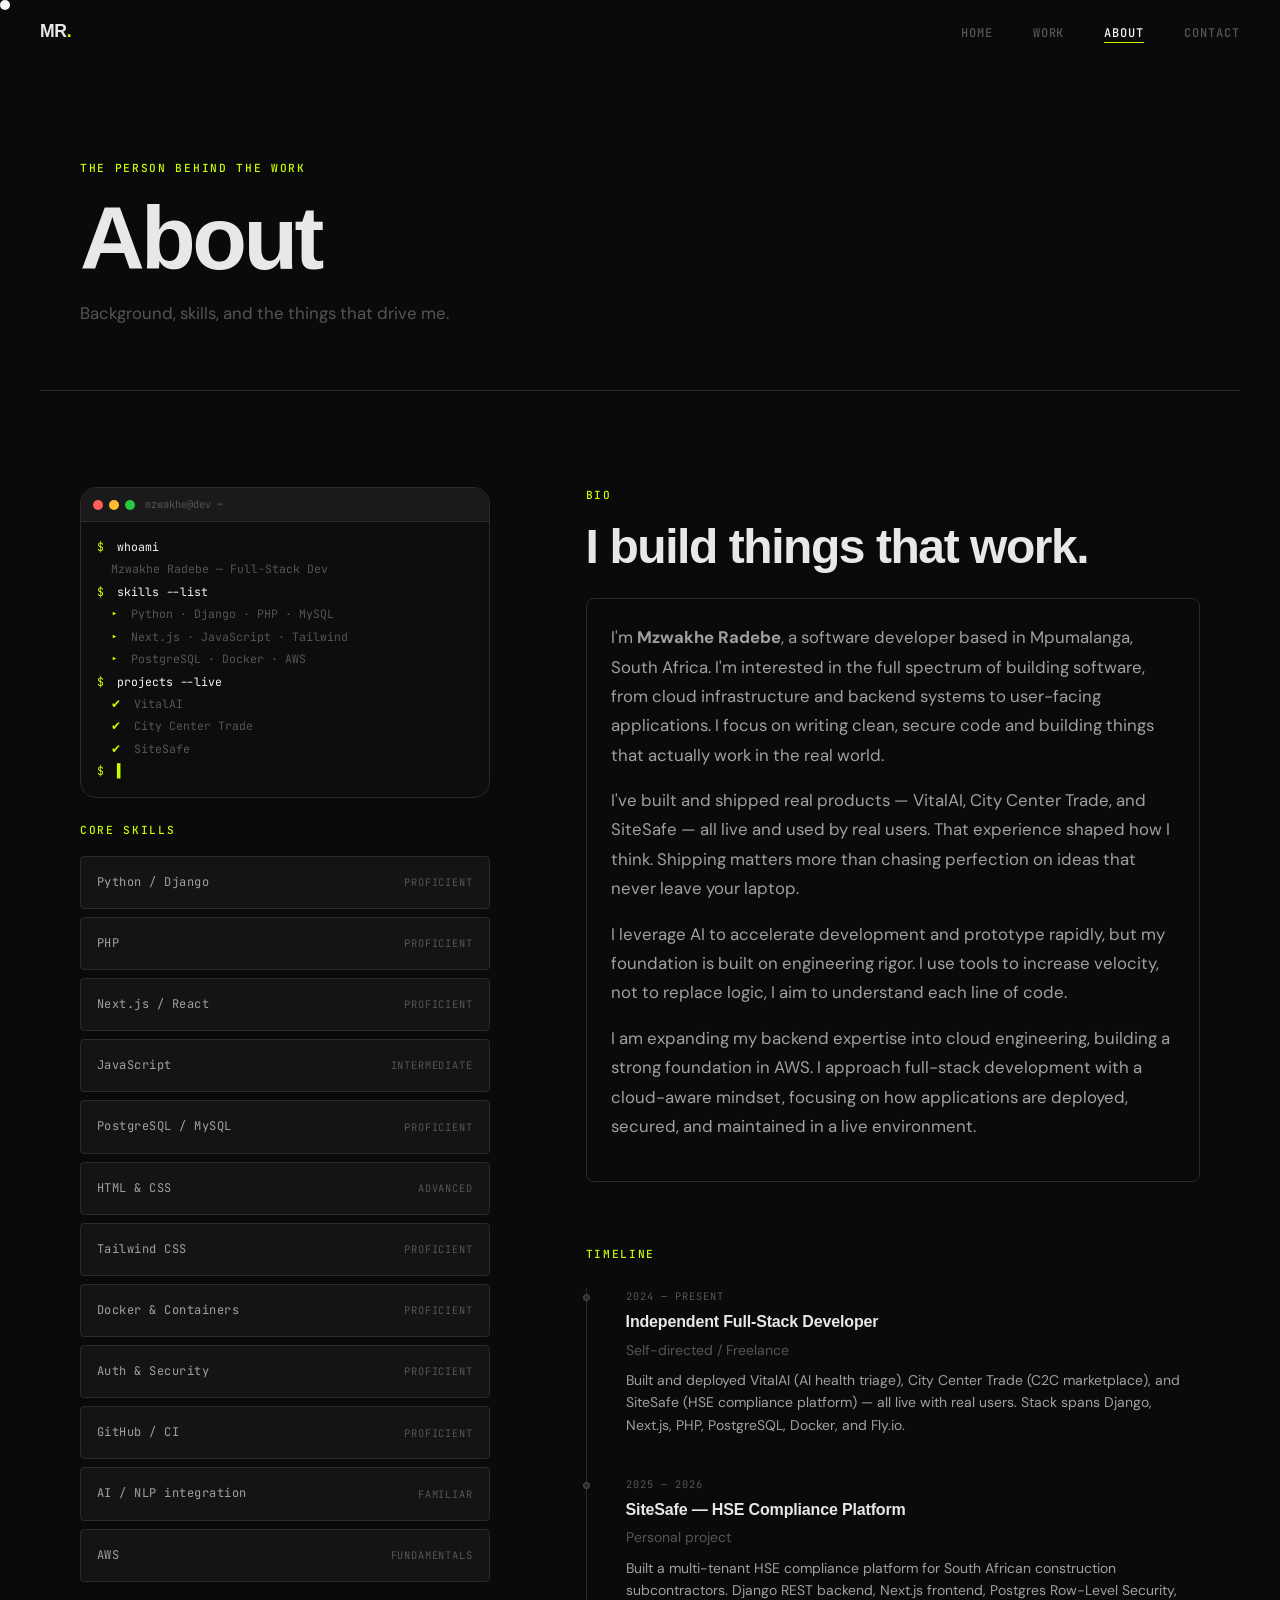
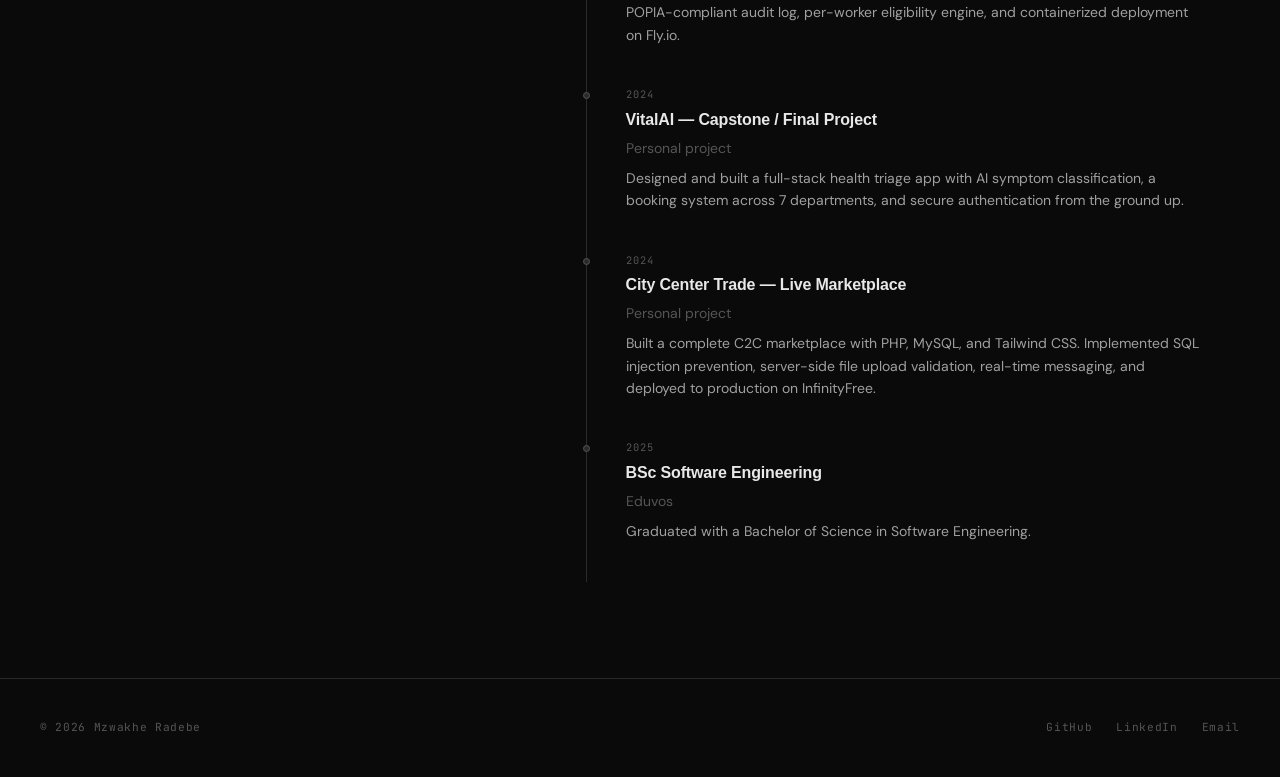
==== commit d53524fa: "Integrate SiteSafe across entire portfolio - Homepage: SiteSafe card replaces placeholder 03, stats " ====
--- a/about.html
+++ b/about.html
@@ -76,17 +76,18 @@
               <p class="terminal__line t-out t-fade" style="--td:0.7s">Mzwakhe Radebe — Full-Stack Dev</p>
               <p class="terminal__line"><span class="t-prompt">$</span> <span class="t-cmd t-type"
                   data-text="skills --list" style="--td:1.2s"></span></p>
-              <p class="terminal__line t-out t-fade" style="--td:2.2s"><span class="t-hl">▸</span> PHP · MySQL ·
-                HTML/CSS</p>
-              <p class="terminal__line t-out t-fade" style="--td:2.5s"><span class="t-hl">▸</span> JavaScript · Tailwind
-              </p>
-              <p class="terminal__line t-out t-fade" style="--td:2.8s"><span class="t-hl">▸</span> AWS · Auth · AI/NLP
-              </p>
+              <p class="terminal__line t-out t-fade" style="--td:2.2s"><span class="t-hl">▸</span> Python · Django ·
+                PHP · MySQL</p>
+              <p class="terminal__line t-out t-fade" style="--td:2.5s"><span class="t-hl">▸</span> Next.js · JavaScript ·
+                Tailwind</p>
+              <p class="terminal__line t-out t-fade" style="--td:2.8s"><span class="t-hl">▸</span> PostgreSQL · Docker ·
+                AWS</p>
               <p class="terminal__line"><span class="t-prompt">$</span> <span class="t-cmd t-type"
                   data-text="projects --live" style="--td:3.4s"></span></p>
               <p class="terminal__line t-out t-fade" style="--td:4.4s"><span class="t-hl">✔</span> VitalAI</p>
               <p class="terminal__line t-out t-fade" style="--td:4.7s"><span class="t-hl">✔</span> City Center Trade</p>
-              <p class="terminal__line t-cursor-line t-fade" style="--td:5.2s"><span class="t-prompt">$</span> <span
+              <p class="terminal__line t-out t-fade" style="--td:5.0s"><span class="t-hl">✔</span> SiteSafe</p>
+              <p class="terminal__line t-cursor-line t-fade" style="--td:5.5s"><span class="t-prompt">$</span> <span
                   class="t-cursor">▌</span></p>
             </div>
           </div>
@@ -94,11 +95,23 @@
           <p class="section__label reveal" style="margin-bottom: var(--space-3);">Core skills</p>
           <ul class="skills-list reveal" aria-label="Skills list">
             <li class="skill-row">
+              <span class="skill-row__name">Python / Django</span>
+              <span class="skill-row__level">Proficient</span>
+            </li>
+            <li class="skill-row">
               <span class="skill-row__name">PHP</span>
               <span class="skill-row__level">Proficient</span>
             </li>
             <li class="skill-row">
-              <span class="skill-row__name">MySQL / SQL</span>
+              <span class="skill-row__name">Next.js / React</span>
+              <span class="skill-row__level">Proficient</span>
+            </li>
+            <li class="skill-row">
+              <span class="skill-row__name">JavaScript</span>
+              <span class="skill-row__level">Intermediate</span>
+            </li>
+            <li class="skill-row">
+              <span class="skill-row__name">PostgreSQL / MySQL</span>
               <span class="skill-row__level">Proficient</span>
             </li>
             <li class="skill-row">
@@ -110,15 +123,15 @@
               <span class="skill-row__level">Proficient</span>
             </li>
             <li class="skill-row">
-              <span class="skill-row__name">JavaScript</span>
-              <span class="skill-row__level">Intermediate</span>
-            </li>
-            <li class="skill-row">
-              <span class="skill-row__name">Auth & Sessions</span>
-              <span class="skill-row__level">Proficient</span>
-            </li>
-            <li class="skill-row">
-              <span class="skill-row__name">GitHub</span>
+              <span class="skill-row__name">Docker & Containers</span>
+              <span class="skill-row__level">Proficient</span>
+            </li>
+            <li class="skill-row">
+              <span class="skill-row__name">Auth & Security</span>
+              <span class="skill-row__level">Proficient</span>
+            </li>
+            <li class="skill-row">
+              <span class="skill-row__name">GitHub / CI</span>
               <span class="skill-row__level">Proficient</span>
             </li>
             <li class="skill-row">
@@ -149,8 +162,8 @@
                 that actually work in the real world.
               </p>
               <p style="margin-top: var(--space-3);">
-                I've built and shipped real products like VitalAI and City Center Trade,
-                both live and used by real users. That experience shaped how I think.
+                I've built and shipped real products — VitalAI, City Center Trade,
+                and SiteSafe — all live and used by real users. That experience shaped how I think.
                 Shipping matters more than chasing perfection on ideas that never leave
                 your laptop.
               </p>
@@ -183,9 +196,22 @@
                 <h3 class="timeline__title">Independent Full-Stack Developer</h3>
                 <p class="timeline__org">Self-directed / Freelance</p>
                 <p class="timeline__desc">
-                  Built and deployed VitalAI — an AI-powered health triage system — and
-                  City Center Trade, a C2C marketplace with real-time messaging and live
-                  deployment. Both projects are fully operational with real users.
+                  Built and deployed VitalAI (AI health triage), City Center Trade
+                  (C2C marketplace), and SiteSafe (HSE compliance platform) — all live
+                  with real users. Stack spans Django, Next.js, PHP, PostgreSQL, Docker,
+                  and Fly.io.
+                </p>
+              </li>
+
+              <li class="timeline__item">
+                <p class="timeline__date">2025 — 2026</p>
+                <h3 class="timeline__title">SiteSafe — HSE Compliance Platform</h3>
+                <p class="timeline__org">Personal project</p>
+                <p class="timeline__desc">
+                  Built a multi-tenant HSE compliance platform for South African
+                  construction subcontractors. Django REST backend, Next.js frontend,
+                  Postgres Row-Level Security, POPIA-compliant audit log, per-worker
+                  eligibility engine, and containerized deployment on Fly.io.
                 </p>
               </li>
 
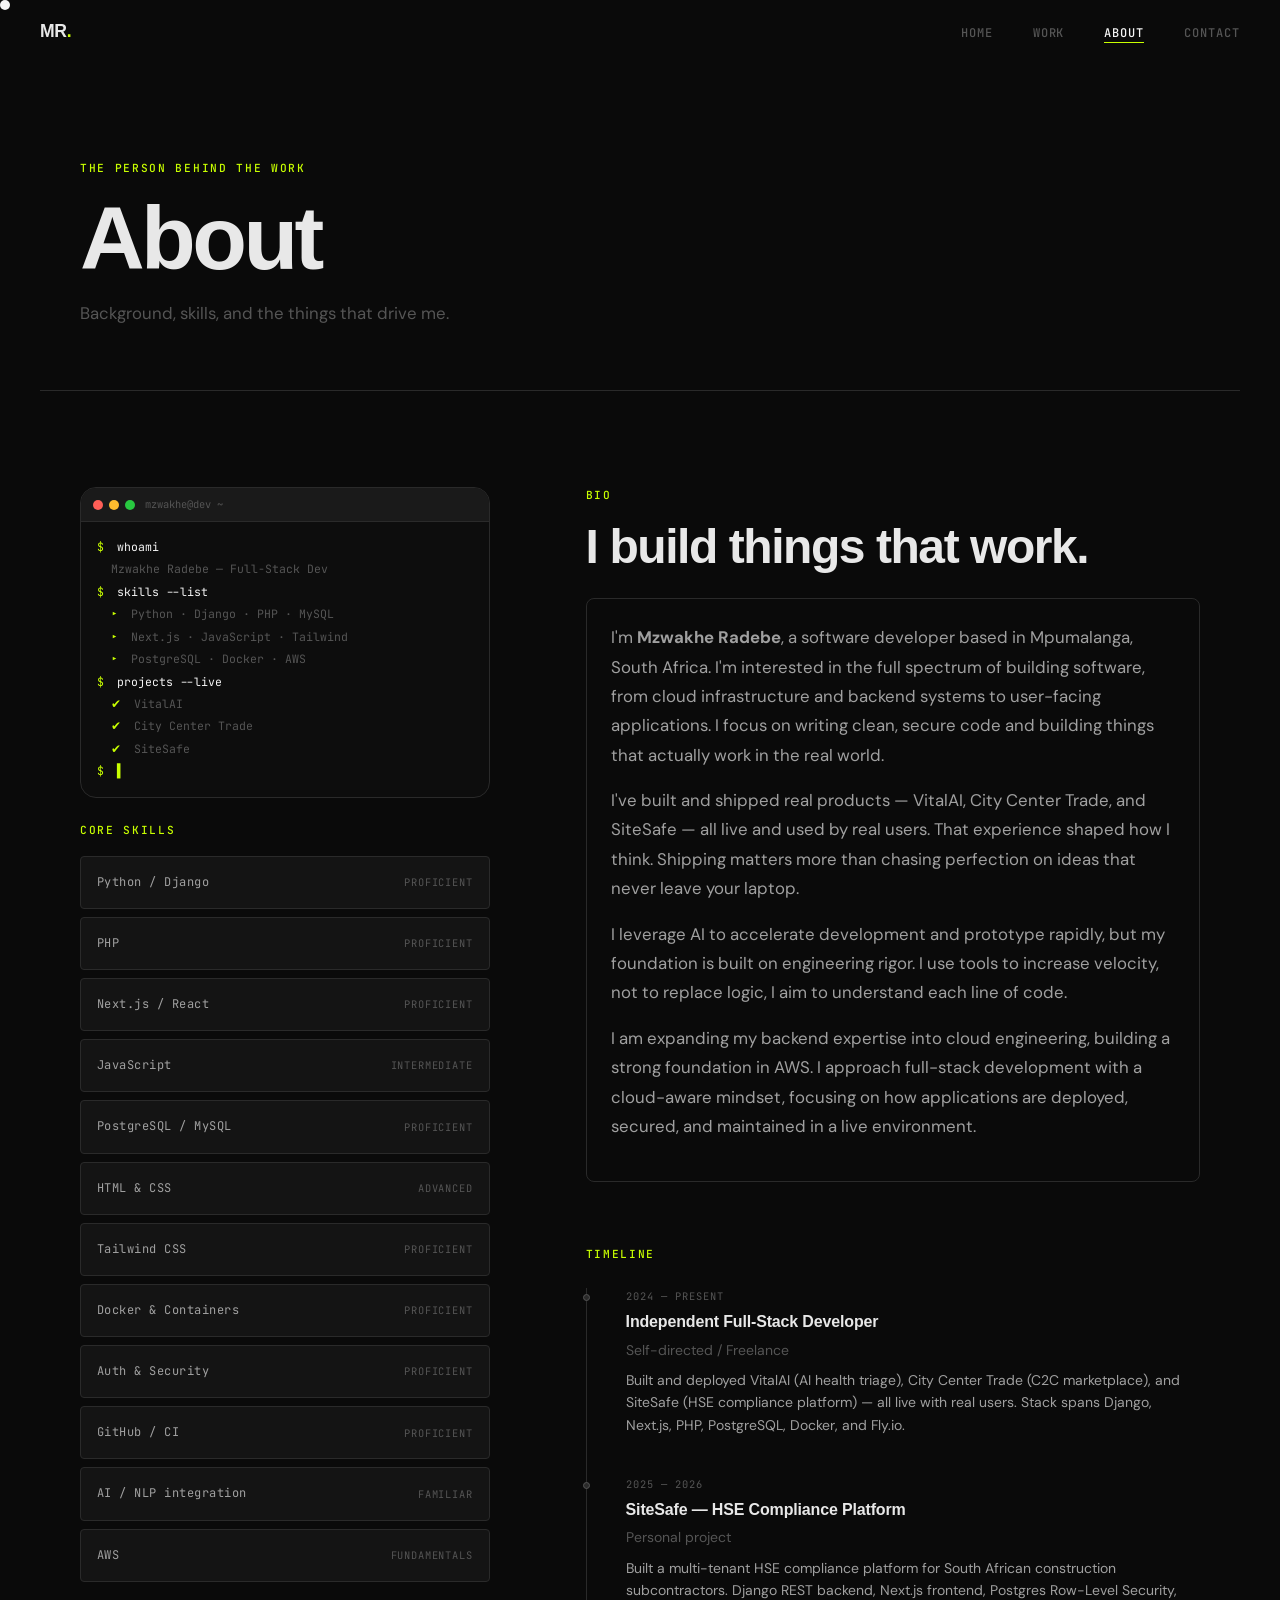
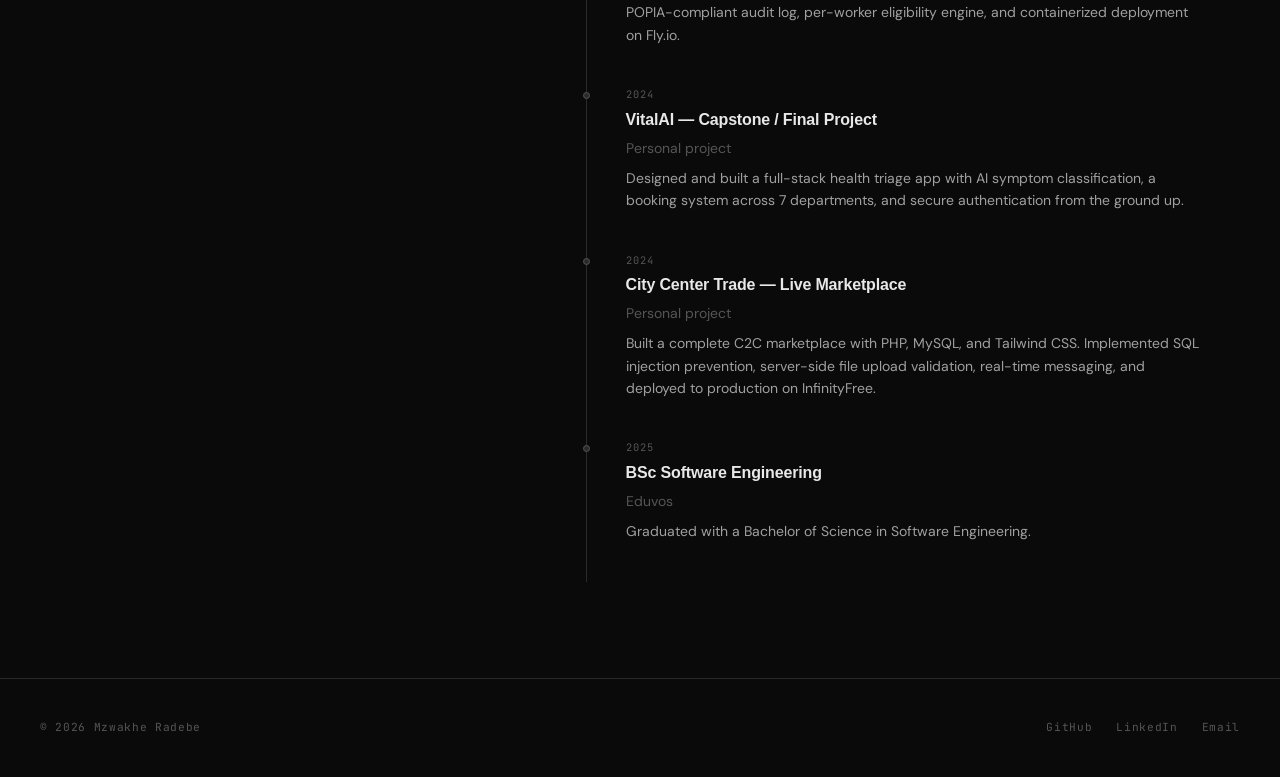
==== commit a46133c9: "Add screenshot gallery, fix browser caching - Screenshot gallery with 8 SiteSafe screens (homepage, " ====
--- a/about.html
+++ b/about.html
@@ -10,9 +10,9 @@
   <link rel="preconnect" href="https://fonts.googleapis.com" />
   <link rel="preconnect" href="https://fonts.gstatic.com" crossorigin />
 
-  <link rel="stylesheet" href="css/reset.css" />
-  <link rel="stylesheet" href="css/variables.css" />
-  <link rel="stylesheet" href="css/main.css" />
+  <link rel="stylesheet" href="css/reset.css?v=2" />
+  <link rel="stylesheet" href="css/variables.css?v=2" />
+  <link rel="stylesheet" href="css/main.css?v=2" />
 </head>
 
 <body>
@@ -267,9 +267,9 @@
   </footer>
 
   <script>document.getElementById('year').textContent = new Date().getFullYear();</script>
-  <script src="js/animations.js"></script>
-  <script src="js/cursor.js"></script>
-  <script src="js/main.js"></script>
+  <script src="js/animations.js?v=2"></script>
+  <script src="js/cursor.js?v=2"></script>
+  <script src="js/main.js?v=2"></script>
 </body>
 
 </html>
--- a/css/main.css
+++ b/css/main.css
@@ -1404,6 +1404,76 @@
   transform: rotate(180deg);
 }
 
+/* ─── Screenshot gallery ───────────────────────────────── */
+
+.gallery {
+  margin: 0 var(--space-4) var(--space-4);
+  border: 1px solid var(--color-border);
+  border-radius: var(--radius-md);
+  overflow: hidden;
+  background: var(--color-bg);
+}
+
+.gallery__heading {
+  font-family: var(--font-mono);
+  font-size: 0.65rem;
+  color: var(--color-highlight);
+  letter-spacing: 0.1em;
+  text-transform: uppercase;
+  padding: var(--space-3) var(--space-3) var(--space-2);
+}
+
+.gallery__main {
+  padding: 0 var(--space-3);
+}
+
+.gallery__preview {
+  width: 100%;
+  border-radius: var(--radius-sm);
+  aspect-ratio: 16 / 9;
+  object-fit: cover;
+  object-position: top center;
+  transition: opacity 0.3s ease;
+}
+
+.gallery__thumbs {
+  display: flex;
+  gap: var(--space-2);
+  padding: var(--space-3);
+  overflow-x: auto;
+  scrollbar-width: thin;
+  scrollbar-color: var(--color-border) transparent;
+}
+
+.gallery__thumb {
+  flex: 0 0 72px;
+  height: 48px;
+  border-radius: var(--radius-sm);
+  overflow: hidden;
+  cursor: pointer;
+  border: 2px solid transparent;
+  opacity: 0.5;
+  transition: opacity var(--transition-fast), border-color var(--transition-fast);
+  background: none;
+  padding: 0;
+}
+
+.gallery__thumb:hover {
+  opacity: 0.8;
+}
+
+.gallery__thumb.is-active {
+  opacity: 1;
+  border-color: var(--color-highlight);
+}
+
+.gallery__thumb img {
+  width: 100%;
+  height: 100%;
+  object-fit: cover;
+  object-position: top center;
+}
+
 /* ─── Animated draw-border on hover ─────────────────────── */
 /*
  * Technique: two pseudo-elements, each carrying two SVG-like
